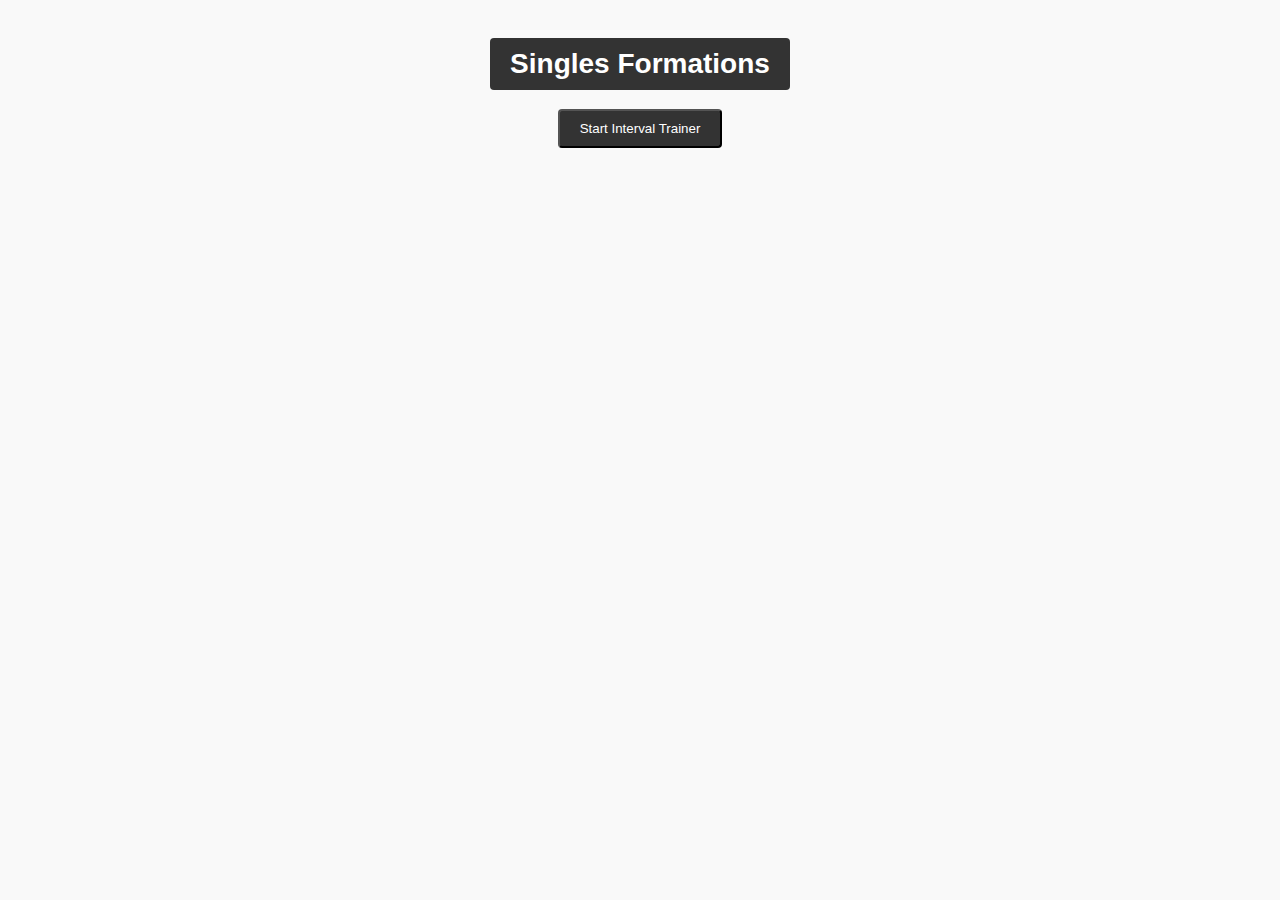
==== index.html @ 01575e4c "setup trainer basic structure" ====
<!DOCTYPE html>
<html>
<head>
  <meta charset="UTF-8">
  <title>Badminton Trainer</title>
  <link rel="stylesheet" type="text/css" href="css/style.css">
</head>
<body>
  <div id="playerFormationsContainer">
    <h1 id="formationTitle" class="button" onclick="toggleFormation()">Singles Formations</h1>
    
    <!-- Add other necessary HTML elements for the player formations mode -->
    
    
  </div>
  <button id="startGameButton" class="button">Start Interval Trainer</button>

  <script src="js/script.js"></script>
</body>
</html>
---- css/style.css ----
body {
    font-family: Arial, sans-serif;
    background-color: #f9f9f9;
    text-align: center;
}

h1 {
    font-size: 28px;
    color: #333;
    margin-top: 30px;
}


.button {
    display: inline-block;
    padding: 10px 20px;
    background-color: #333;
    color: #fff;
    text-decoration: none;
    border-radius: 4px;
}
  
.button:hover {
    background-color: #555;
}
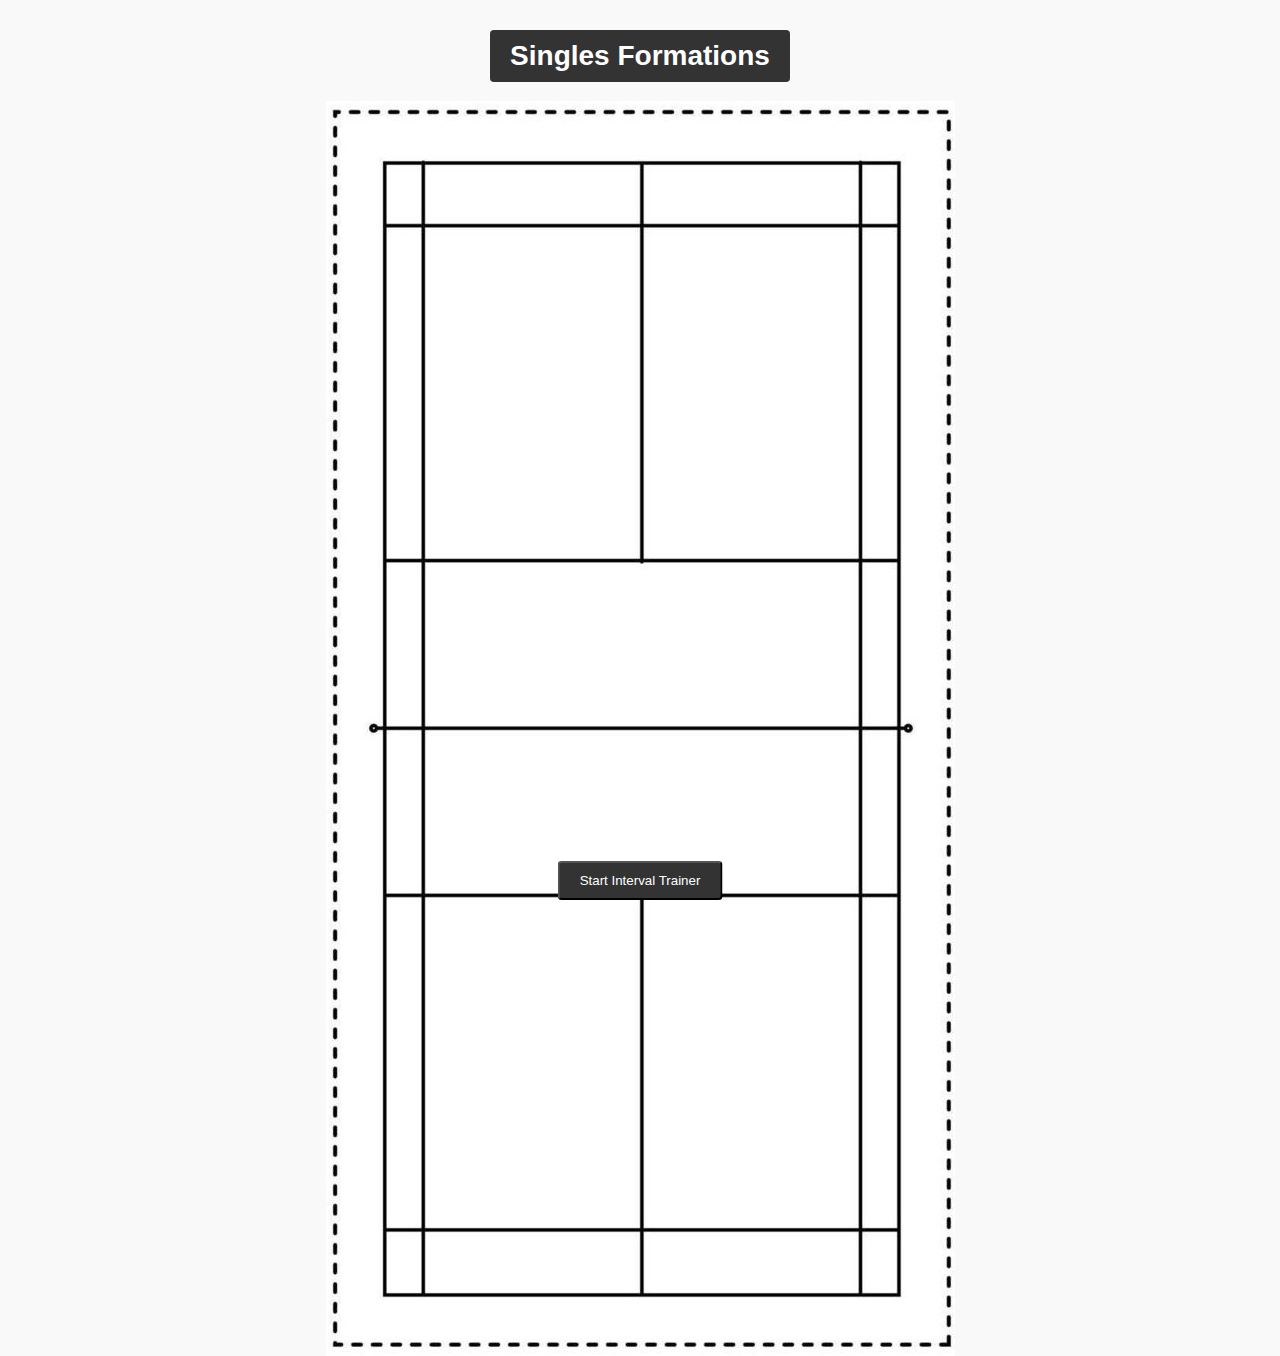
==== commit 6b52b694: "image resizing not quite working. Continue meddling with css for this" ====
--- a/index.html
+++ b/index.html
@@ -10,10 +10,21 @@
     <h1 id="formationTitle" class="button" onclick="toggleFormation()">Singles Formations</h1>
     
     <!-- Add other necessary HTML elements for the player formations mode -->
+    <div id="court">
+        <img id="courtImage" src="images/courtLines.jpg" alt="Badminton Court">
+
+    </div>
     
-    
+    <button id="startGameButton" class="button">Start Interval Trainer</button>
   </div>
-  <button id="startGameButton" class="button">Start Interval Trainer</button>
+
+  <div id = "gameContainer"   style="display: none;">
+    <h1>Game</h1>
+    <div id="court">
+        <img id="courtImage" src="images/courtLines.jpg" alt="Badminton Court">
+
+    </div>
+  </div>
 
   <script src="js/script.js"></script>
 </body>
--- a/css/style.css
+++ b/css/style.css
@@ -1,15 +1,10 @@
-body {
-    font-family: Arial, sans-serif;
-    background-color: #f9f9f9;
-    text-align: center;
-}
+
 
 h1 {
     font-size: 28px;
     color: #333;
     margin-top: 30px;
 }
-
 
 .button {
     display: inline-block;
@@ -19,7 +14,60 @@
     text-decoration: none;
     border-radius: 4px;
 }
-  
+    
 .button:hover {
     background-color: #555;
-}+}
+
+#gameContainer {
+  display: none;
+}
+
+
+
+  body {
+    display: flex;
+    flex-direction: column;
+    justify-content: space-between;
+    align-items: center;
+    margin: 0;
+    padding: 0;
+    min-height: 100vh;
+    font-family: Arial, sans-serif;
+    background-color: #f9f9f9;
+    overflow: hidden;
+  }
+  
+  #playerFormationsContainer {
+    flex-grow: 1;
+    display: flex;
+    flex-direction: column;
+    justify-content: center;
+    align-items: center;
+  }
+  
+  #court {
+    position: relative;
+    width: 100%;
+    flex-grow: 1;
+    display: flex;
+    justify-content: center;
+    align-items: center;
+    overflow: hidden; /* Add this line */
+    object-fit: contain; /* Add this line */
+
+  }
+  
+  #courtImage {
+    max-width: 100%;
+    max-height: 100%;
+
+  }
+  
+  #startGameButton {
+    position: fixed;
+    bottom: 0;
+    left: 50%;
+    transform: translateX(-50%);
+  }
+  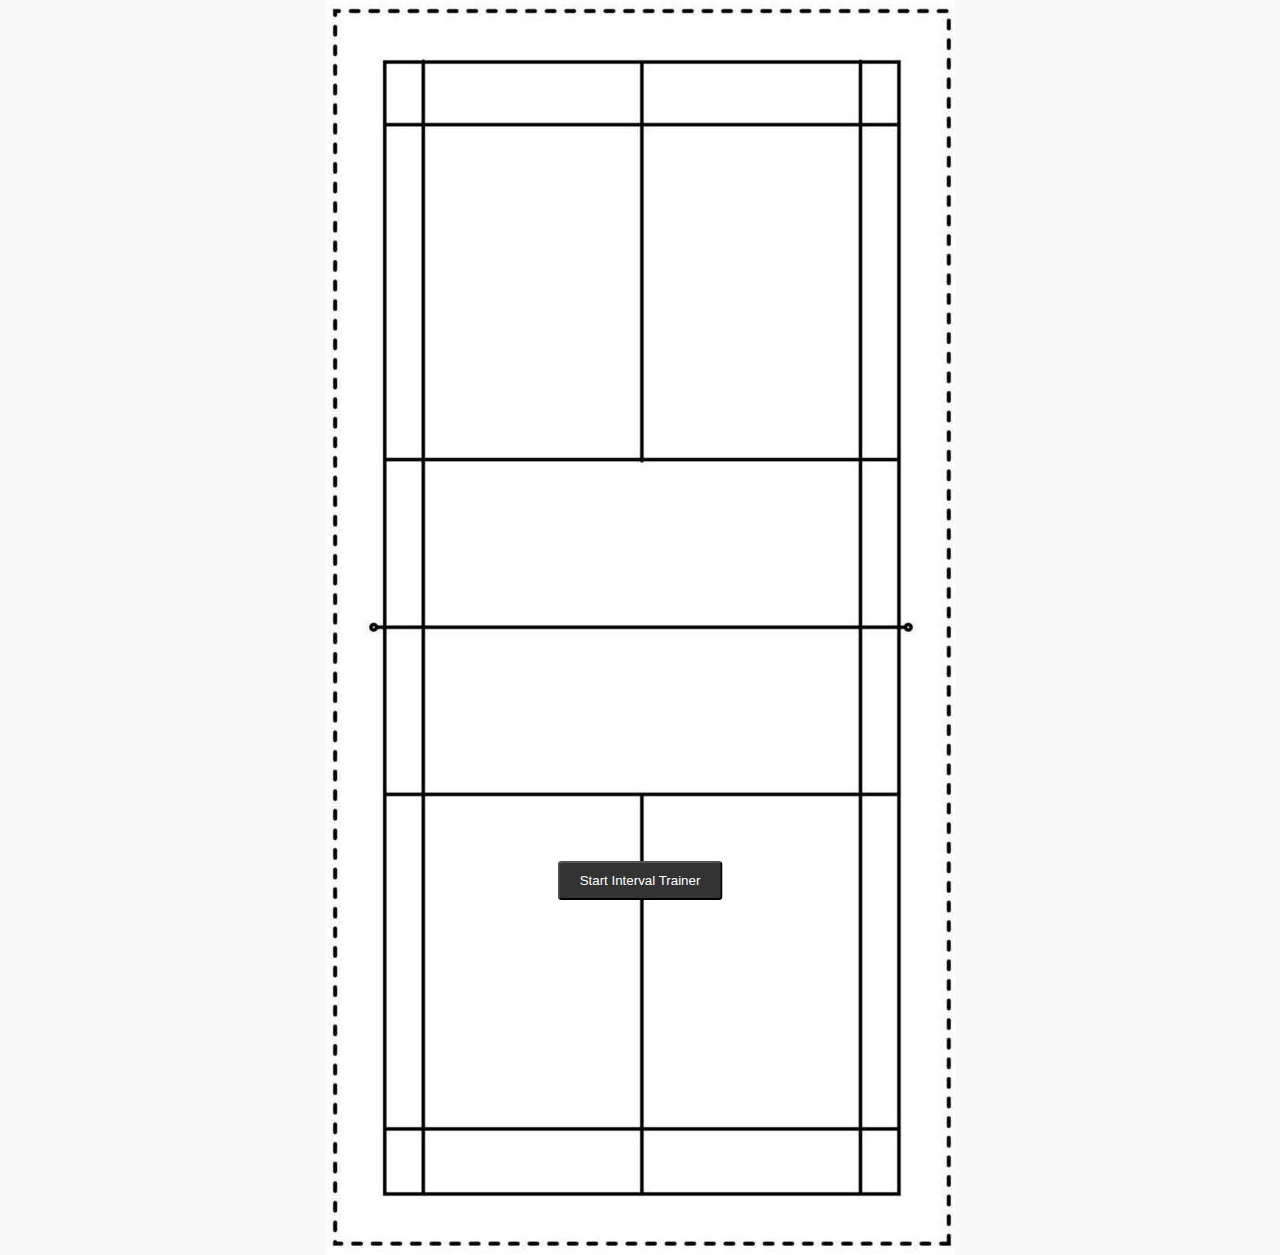
==== commit 66385912: "Some tests and minor changes. reformat main index to match test format" ====
--- a/index.html
+++ b/index.html
@@ -3,26 +3,28 @@
 <head>
   <meta charset="UTF-8">
   <title>Badminton Trainer</title>
-  <link rel="stylesheet" type="text/css" href="css/style.css">
+  <link rel="stylesheet" type="text/css" href="css/xstyles.css">
 </head>
 <body>
+
   <div id="playerFormationsContainer">
     <h1 id="formationTitle" class="button" onclick="toggleFormation()">Singles Formations</h1>
     
     <!-- Add other necessary HTML elements for the player formations mode -->
     <div id="court">
         <img id="courtImage" src="images/courtLines.jpg" alt="Badminton Court">
-
+        
     </div>
     
     <button id="startGameButton" class="button">Start Interval Trainer</button>
   </div>
 
+
   <div id = "gameContainer"   style="display: none;">
     <h1>Game</h1>
     <div id="court">
         <img id="courtImage" src="images/courtLines.jpg" alt="Badminton Court">
-
+        
     </div>
   </div>
 
--- a/css/xstyles.css
+++ b/css/xstyles.css
@@ -0,0 +1,74 @@
+ body {
+    display: flex;
+    flex-direction: column;
+    justify-content: space-between;
+    align-items: center;
+    margin: 0;
+    padding: 0;
+    min-height: 100vh;
+    font-family: Arial, sans-serif;
+    background-color: #f9f9f9;
+    overflow: hidden;
+  }
+  
+
+h1 {
+    font-size: 28px;
+    color: #333;
+    
+}
+
+.button {
+    display: inline-block;
+    padding: 10px 20px;
+    background-color: #333;
+    color: #fff;
+    text-decoration: none;
+    border-radius: 4px;
+}
+.button:hover {
+    background-color: #555;
+}
+
+
+#gameContainer {
+  display: none;
+}
+
+  #playerFormationsContainer {
+    flex-grow: 1;
+    display: flex;
+    flex-direction: column;
+    justify-content: center;
+    align-items: center;
+  }
+  
+  #court {
+    position: relative;
+    width: 100%;
+    flex-grow: 1;
+    display: flex;
+    justify-content: center;
+    align-items: center;
+
+  }
+  
+  #courtImage {
+    max-width: 100%;
+    max-height: 100%;
+
+  }
+  
+  #startGameButton {
+    position: fixed;
+    bottom: 0;
+    left: 50%;
+    transform: translateX(-50%);
+  }
+  #formationTitle {
+    position: fixed;
+    top: 0;
+    left: 50%;
+    transform: translateX(-50%);
+  }
+  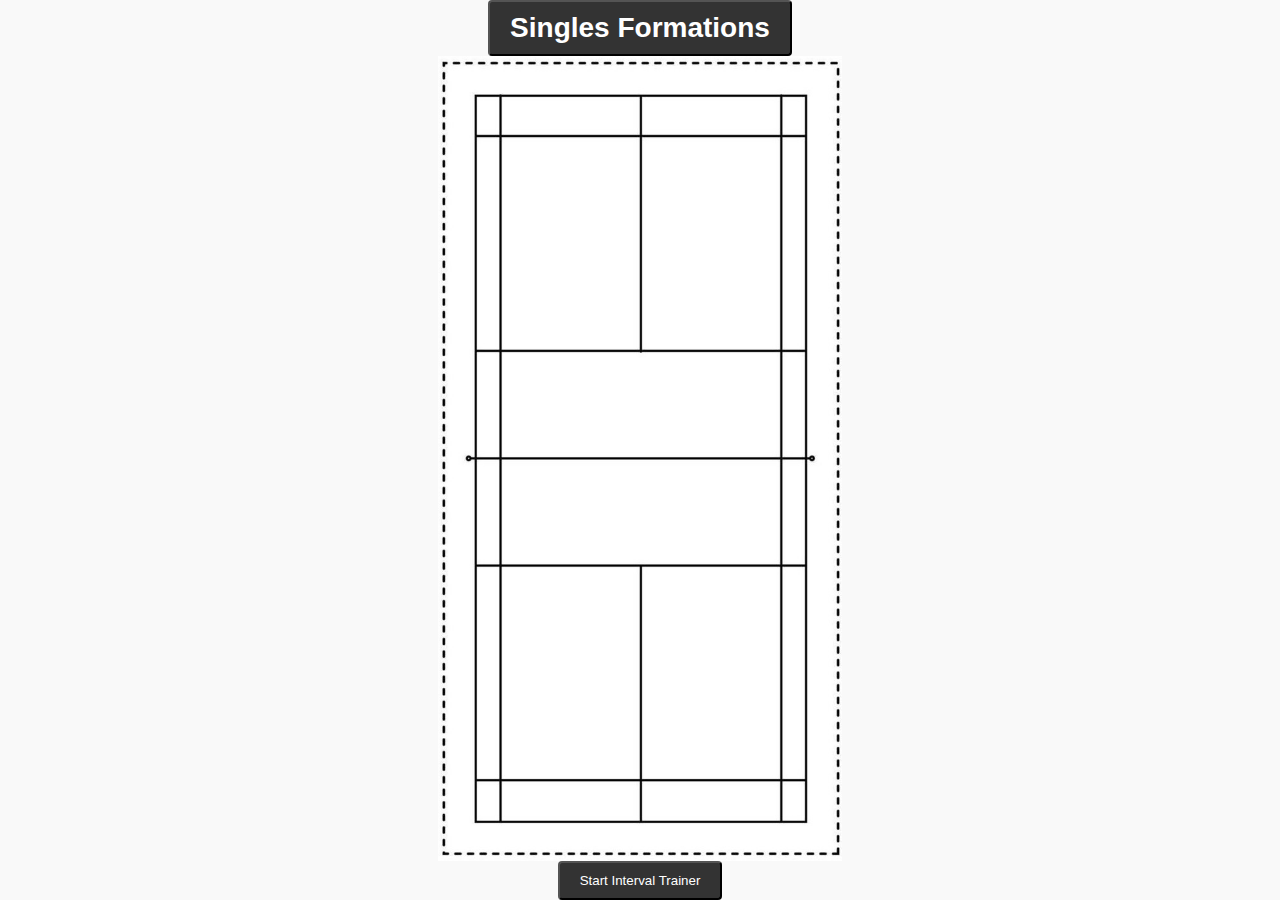
==== commit 97ce148a: "player formations basics working. Want to clean up transitions between modes, and also add shuttle m" ====
--- a/index.html
+++ b/index.html
@@ -3,30 +3,26 @@
 <head>
   <meta charset="UTF-8">
   <title>Badminton Trainer</title>
-  <link rel="stylesheet" type="text/css" href="css/xstyles.css">
+  <link rel="stylesheet" type="text/css" href="css/styles.css">
 </head>
 <body>
 
-  <div id="playerFormationsContainer">
-    <h1 id="formationTitle" class="button" onclick="toggleFormation()">Singles Formations</h1>
+    <!-- Player Formations mode -->
+
+    <button  class="button" id = "PFTitleButton" onclick="toggleFormation()"><h1 id="PFTitle">Singles Formations</h1></button>
+    <div class="court" id = "PFcourt">
+        <img id="courtImage" src="images/courtLines.jpg" alt="Badminton Court">
+        
+    </div>    
+    <button id="RGStartButton" class="button">Start Interval Trainer</button>
     
-    <!-- Add other necessary HTML elements for the player formations mode -->
-    <div id="court">
+
+    <!-- Reaction Game mode -->
+    <h1 style="display: none;">Game</h1>
+    <div class="court"  id = "RGcourt" style="display: none;" >
         <img id="courtImage" src="images/courtLines.jpg" alt="Badminton Court">
         
     </div>
-    
-    <button id="startGameButton" class="button">Start Interval Trainer</button>
-  </div>
-
-
-  <div id = "gameContainer"   style="display: none;">
-    <h1>Game</h1>
-    <div id="court">
-        <img id="courtImage" src="images/courtLines.jpg" alt="Badminton Court">
-        
-    </div>
-  </div>
 
   <script src="js/script.js"></script>
 </body>
--- a/css/styles.css
+++ b/css/styles.css
@@ -0,0 +1,68 @@
+body {
+    display: flex;
+    flex-direction: column;
+    justify-content: space-between;
+    align-items: center;
+    min-height: 100vh;
+    margin: 0;
+    padding: 0;
+    font-family: Arial, sans-serif;
+    background-color: #f9f9f9;
+  }
+
+  h1 {
+    margin: 0;
+    padding: 0px;
+    font-size: 28px;
+    color: #fff;
+  }
+
+  .court {
+    flex-grow: 1;
+    width: 100%;
+    display: flex;
+    justify-content: center;
+    align-items: center;
+    overflow: hidden;
+    position: relative;
+  }
+
+  .court img {
+    position: absolute;
+    top: 0;
+    left: 0;
+    width: 100%;
+    height: 100%;
+    object-fit: contain;
+  }
+
+  .button {
+    display: inline-block;
+    padding: 10px 20px;
+    background-color: #333;
+    color: #fff;
+    text-decoration: none;
+    border-radius: 4px;
+}
+.button:hover {
+    background-color: #555;
+}
+
+.player-icon-red {
+    position: absolute;
+    width: 50px;
+    height: 50px;
+    background-color: red;
+    border-radius: 50%;
+    transform: translate(-50%, -50%);
+  }
+  
+  .player-icon-blue {
+    position: absolute;
+    width: 50px;
+    height: 50px;
+    background-color: blue;
+    border-radius: 50%;
+    transform: translate(-50%, -50%);
+  }
+  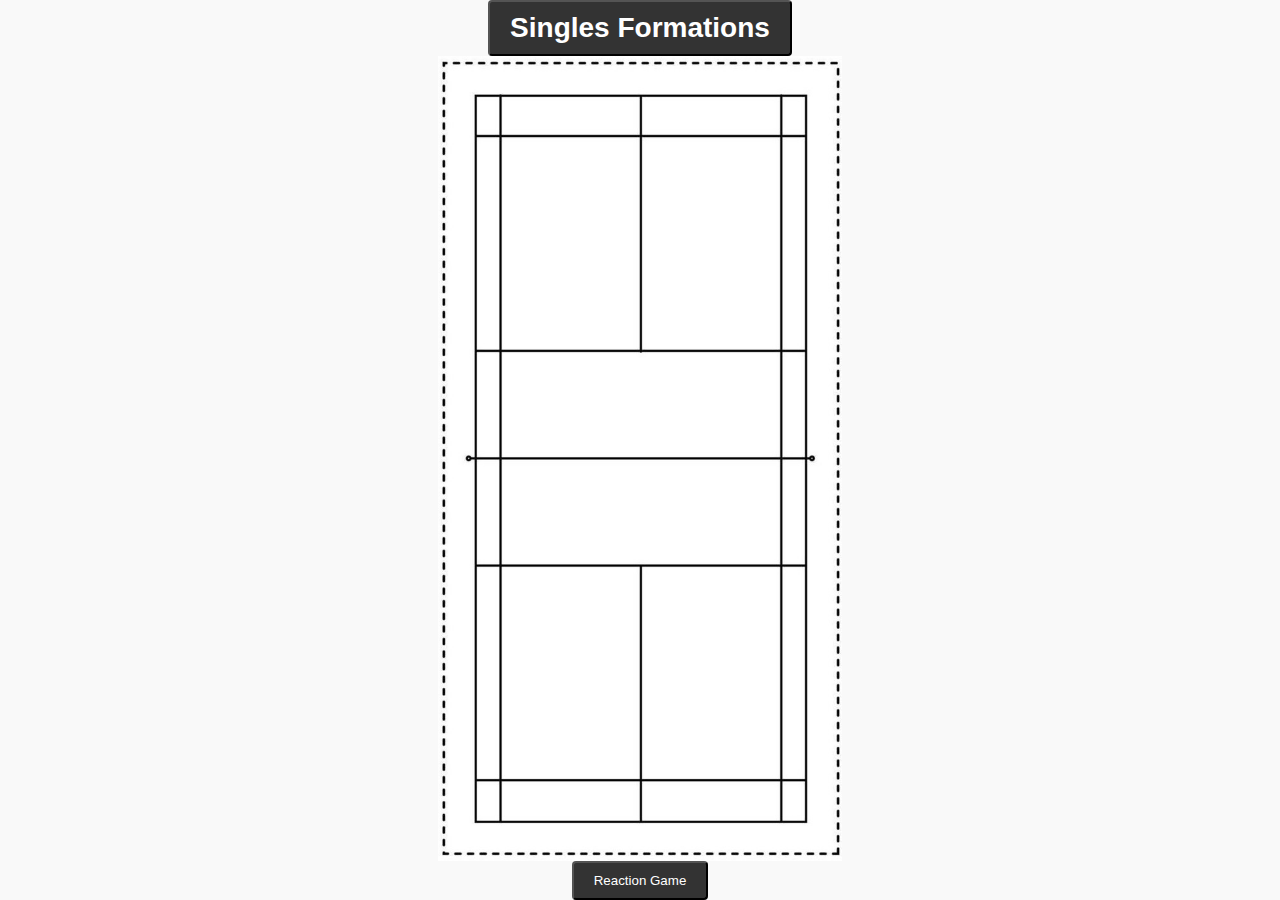
==== commit a03d4369: "transition to blank for RG. GET RGsetup done next" ====
--- a/index.html
+++ b/index.html
@@ -14,7 +14,7 @@
         <img id="courtImage" src="images/courtLines.jpg" alt="Badminton Court">
         
     </div>    
-    <button id="RGStartButton" class="button">Start Interval Trainer</button>
+    <button id="RGButton" class="button">Reaction Game</button>
     
 
     <!-- Reaction Game mode -->
--- a/css/styles.css
+++ b/css/styles.css
@@ -65,4 +65,15 @@
     border-radius: 50%;
     transform: translate(-50%, -50%);
   }
+  
+
+
+  .arrow {
+    position: absolute;
+    top: 0;
+    left: 0;
+    height: 4px;
+    background-color: black;
+    transform-origin: 0 50%;
+  }
   